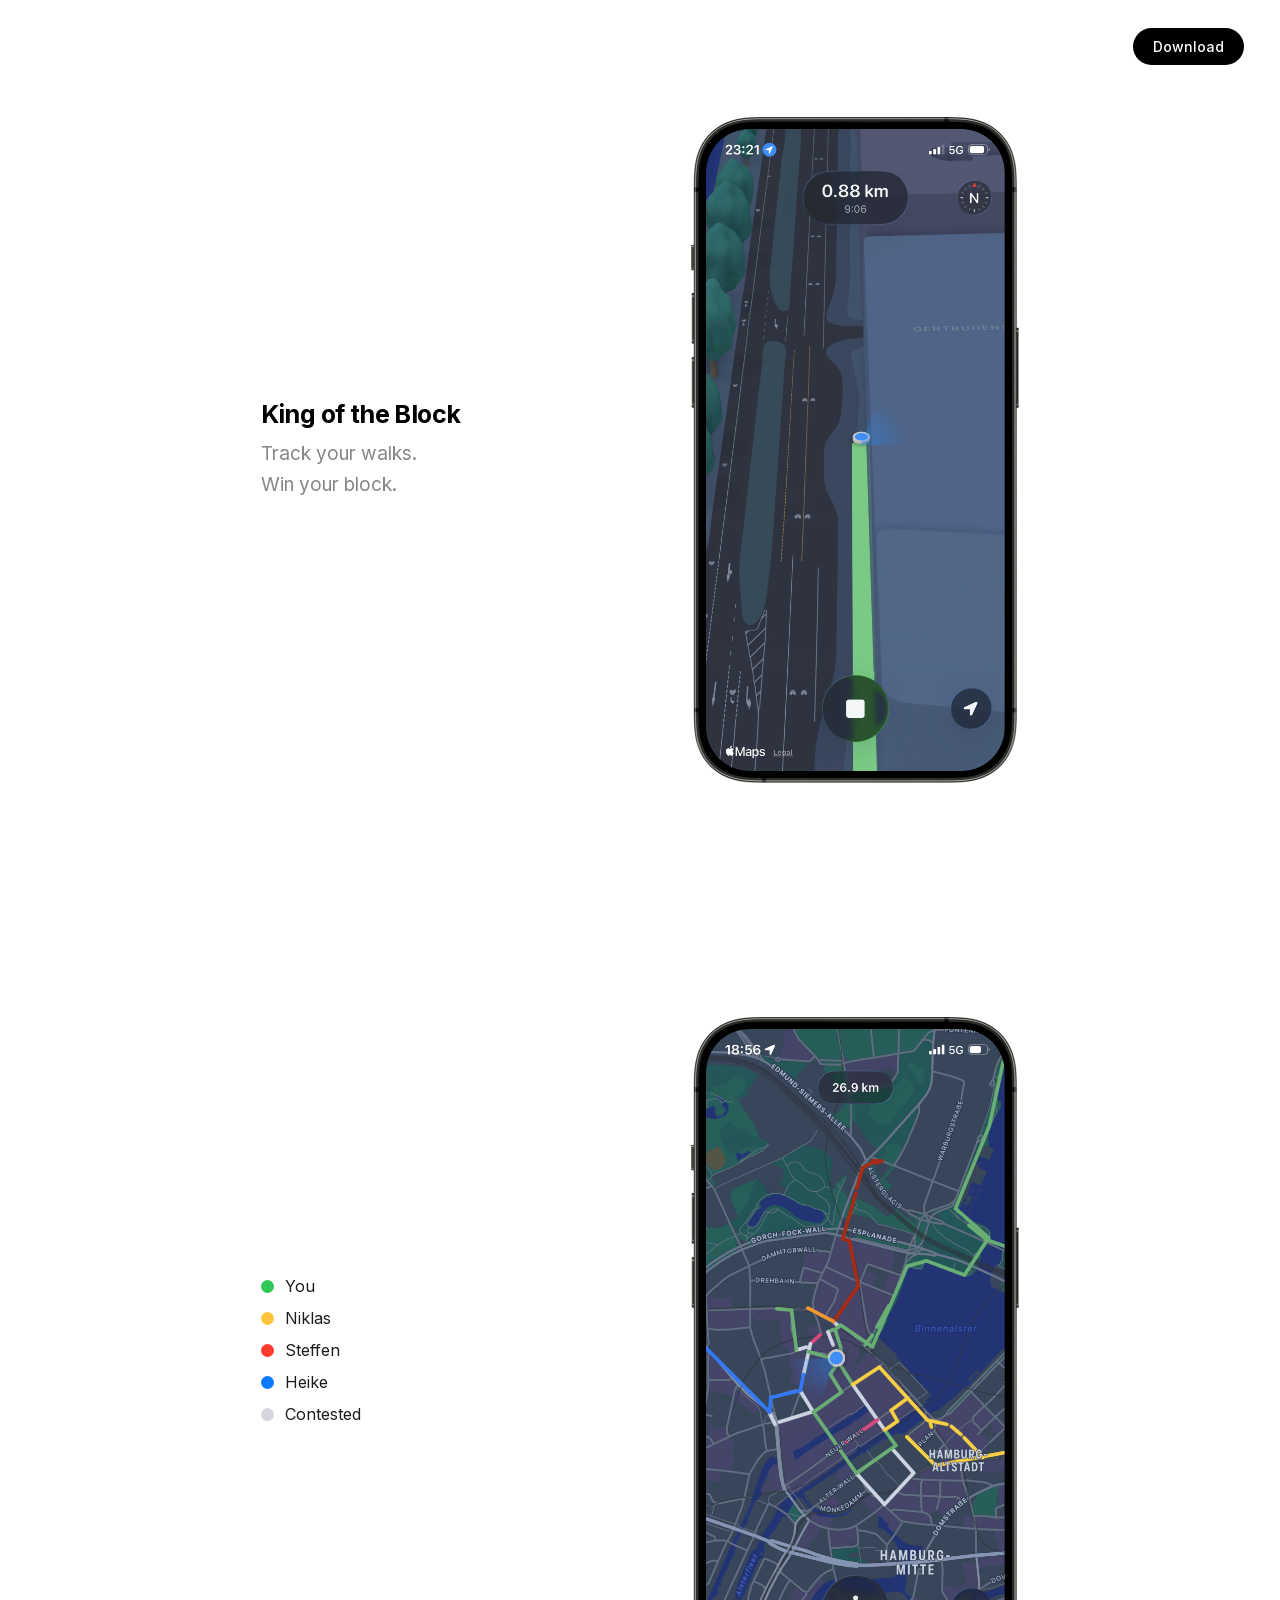
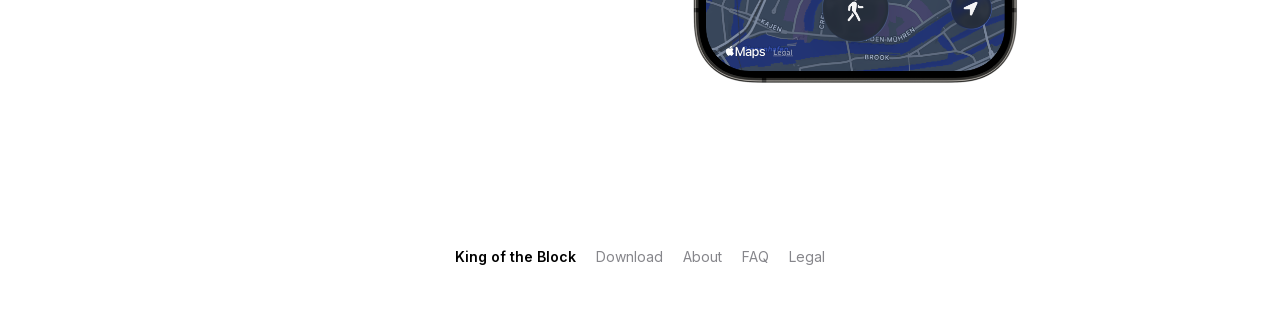
==== index.html @ fa3a20ff "Corner Download pill: drop the shadow entirely — flat black capsule Co-Authored-By: Claude Opus 4.8 " ====
<!doctype html>
<html lang="en">
<head>
  <meta charset="utf-8">
  <meta name="viewport" content="width=device-width, initial-scale=1">
  <title>King of the Block — Track your walks. Win your block.</title>
  <meta name="description" content="Every street you walk becomes yours — until a friend takes it. A walking turf war, built in Hamburg.">

  <meta property="og:title" content="King of the Block">
  <meta property="og:description" content="Track your walks. Win your block.">
  <meta property="og:type" content="website">
  <meta property="og:url" content="https://kingoftheblock.app/">
  <meta property="og:image" content="https://kingoftheblock.app/assets/og-image.png">
  <meta property="og:image:width" content="1200">
  <meta property="og:image:height" content="630">
  <meta property="og:image:alt" content="King of the Block app icon">
  <meta name="twitter:card" content="summary_large_image">

  <!-- Load the hero mockup early so the fade-in never runs on an empty frame -->
  <link rel="preload" as="image" href="assets/phone-walk.png?v=2">

  <link rel="icon" type="image/png" href="assets/favicon.png">
  <link rel="apple-touch-icon" href="assets/apple-touch-icon.png">

  <link rel="stylesheet" href="styles.css?v=16">
</head>
<body>

  <!-- TestFlight beta — swap to the App Store URL at launch -->
  <a class="pill pill--corner" href="https://testflight.apple.com/join/t5Cu98mt">Download</a>

  <!-- Section 1: track -->
  <section class="section section--hero">
    <div class="hero-copy side">
      <img class="app-icon" src="assets/app-icon.png" alt="King of the Block app icon">
      <h1>King of the Block</h1>
      <p>Track your walks.<br>Win your block.</p>
      <!-- TestFlight beta — swap to the App Store URL at launch (mobile-only button) -->
      <a class="pill pill--hero" href="https://testflight.apple.com/join/t5Cu98mt">Download</a>
    </div>
    <img class="phone" src="assets/phone-walk.png?v=2"
         alt="iPhone showing a live walk being tracked — the walked street is painted green on a dark map">
  </section>

  <!-- Section 2: compete -->
  <section class="section">
    <div class="legend side" aria-label="Map legend">
      <div class="legend-row"><span class="dot dot--you"></span>You</div>
      <div class="legend-row"><span class="dot dot--niklas"></span>Niklas</div>
      <div class="legend-row"><span class="dot dot--steffen"></span>Steffen</div>
      <div class="legend-row"><span class="dot dot--heike"></span>Heike</div>
      <div class="legend-row"><span class="dot dot--contested"></span>Contested</div>
    </div>
    <img class="phone" src="assets/phone-turf.png?v=2"
         alt="iPhone showing a map of Hamburg where streets are claimed in different colors by four friends">
  </section>

  <footer>
    <span class="brand">King of the Block</span>
    <!-- TestFlight beta — swap to the App Store URL at launch -->
    <a href="https://testflight.apple.com/join/t5Cu98mt">Download</a>
    <a href="about.html">About</a>
    <a href="faq.html">FAQ</a>
    <a href="legal.html">Legal</a>
  </footer>

</body>
</html>
---- styles.css ----
/* King of the Block — landing page
   Inter, Apple-minimal, matches Figma mockups (Web.png / Mobile.png) */

/* Self-hosted Inter (variable, 100–900) — no third-party font CDN (GDPR) */
@font-face {
  font-family: "Inter";
  font-style: normal;
  font-weight: 100 900;
  font-display: swap;
  src: url("assets/fonts/inter-var.woff2") format("woff2");
}

:root {
  --black: #000;
  --ink: #1d1d1f;
  --grey: #86868b;
  --body: #424245;
  --hairline: #e8e8ed;
  /* legend colors — match the in-app route palette */
  --c-you: #30c758;
  --c-niklas: #ffc53d;
  --c-steffen: #ff3b30;
  --c-heike: #0a7aff;
  --c-contested: #d6d6de;
}

* { box-sizing: border-box; }

html, body {
  margin: 0;
  padding: 0;
  background: #fff;
  color: var(--ink);
  font-family: "Inter", -apple-system, BlinkMacSystemFont, "Segoe UI", sans-serif;
  -webkit-font-smoothing: antialiased;
  text-rendering: optimizeLegibility;
}

/* Scroll snap: each flick lands one full section; the footer is a final
   end-aligned stop, so the last snap is a small nudge that reveals it. */
html {
  scroll-snap-type: y mandatory;
  scroll-behavior: smooth;
}

a { color: inherit; text-decoration: none; }

/* ---------- Buttons ---------- */

.pill {
  display: inline-block;
  background: var(--black);
  color: #fff;
  border-radius: 980px;
  font-weight: 500;
  white-space: nowrap;
}

.pill--corner {
  position: fixed; /* sticky in the corner while scrolling */
  top: 28px;
  right: 36px;
  z-index: 10;
  font-size: 14px;
  padding: 10px 20px;
}

.pill--hero {
  display: none; /* mobile only — desktop uses the corner pill */
  font-size: 16px;
  font-weight: 600;
  padding: 14px 26px;
  margin-top: 28px;
}

/* ---------- Hero / sections ---------- */

.section {
  min-height: 100vh;
  display: flex;
  align-items: center;
  justify-content: center;
  gap: 150px;
  padding: 48px 24px;
  scroll-snap-align: start;
  scroll-snap-stop: always; /* a fast flick can't skip a section */
}

.phone {
  display: block;
  height: min(74vh, 700px);
  width: auto;
}
/* Both side columns share one fixed width so the phones in section 1 and
   section 2 land at exactly the same horizontal position. */
.side { width: 280px; flex: none; }

.app-icon {
  width: 88px;
  height: 88px;
  border-radius: 20px;
  display: none; /* mobile only */
}

.hero-copy h1 {
  font-size: 25px;
  font-weight: 700;
  letter-spacing: -0.6px;
  margin: 0 0 10px;
  color: var(--black);
}

.hero-copy p {
  font-size: 19px;
  line-height: 1.62;
  color: var(--grey);
  margin: 0;
}

/* ---------- Legend ---------- */

.legend {
  display: flex;
  flex-direction: column;
  gap: 12px;
}

.legend-row {
  display: flex;
  align-items: center;
  gap: 11px;
  font-size: 16px;
  color: var(--ink);
}

.dot {
  width: 13px;
  height: 13px;
  border-radius: 50%;
  flex: none;
}

.dot--you       { background: var(--c-you); }
.dot--niklas    { background: var(--c-niklas); }
.dot--steffen   { background: var(--c-steffen); }
.dot--heike     { background: var(--c-heike); }
.dot--contested { background: var(--c-contested); }

/* ---------- Footer ---------- */

footer {
  display: flex;
  align-items: center;
  justify-content: center;
  gap: 20px;
  padding: 48px 24px 44px;
  font-size: 14px;
  scroll-snap-align: end; /* final stop: nudges down just enough to reveal it */
}

footer .brand { font-weight: 600; color: var(--black); }
footer a { color: var(--grey); }
footer a:hover { color: var(--ink); }

/* ---------- Subpages (About / FAQ / Legal) ---------- */

.page {
  max-width: 560px;
  margin: 0 auto;
  padding: 48px 24px 80px;
}

.page .back {
  display: inline-block;
  font-size: 14px;
  font-weight: 600;
  color: var(--black);
  margin-bottom: 56px;
}

.page h1 {
  font-size: 31px;
  font-weight: 700;
  letter-spacing: -0.6px;
  margin: 0 0 28px;
  color: var(--black);
}

.page h2 {
  font-size: 18px;
  font-weight: 600;
  margin: 36px 0 8px;
  color: var(--black);
}

.page p, .page li {
  font-size: 16px;
  line-height: 1.65;
  color: var(--body);
  margin: 0 0 14px;
}

/* Tighter run-on lines (e.g. the contact email directly above the X link) */
.page p.tight { margin-bottom: 5px; }

/* A touch more air under a heading (e.g. About's Contact heading) */
.page h2.spaced { margin-bottom: 13px; }

.page .todo {
  background: #fff8e1;
  border: 1px solid #f0e0a0;
  border-radius: 10px;
  padding: 12px 16px;
  font-size: 14.5px;
  color: #6d5900;
}

/* ---------- Mobile ---------- */

@media (max-width: 760px) {
  .pill--corner { display: none; }

  /* No scroll snap on mobile — natural scrolling only (snap is desktop-only). */
  html { scroll-snap-type: none; }

  .section {
    flex-direction: column;
    gap: 0;
    min-height: 0;
    padding: 0 24px;
  }

  .section--hero { padding-top: 76px; }

  .side { width: auto; }

  .app-icon { display: block; margin: 0 auto; width: 88px; height: 88px; border-radius: 20px; }

  .hero-copy {
    text-align: center;
    max-width: none;
  }

  .hero-copy h1 {
    font-size: 31px;
    margin: 30px 0 10px;
  }

  .hero-copy p { font-size: 20px; }

  .pill--hero { display: inline-block; }

  .phone {
    height: auto;
    width: min(80vw, 330px);
    margin: 64px 0;
  }

  /* Narrower than the phone, so the centered block sits left-of-center —
     a clean aligned column without hugging the phone's edge. */
  .legend {
    width: min(55vw, 230px);
    align-items: flex-start;
    margin: 4px 0 8px;
  }
  .legend-row { font-size: 17px; }

  footer { gap: 24px; padding: 40px 24px 36px; }
  footer .brand { display: none; }
}
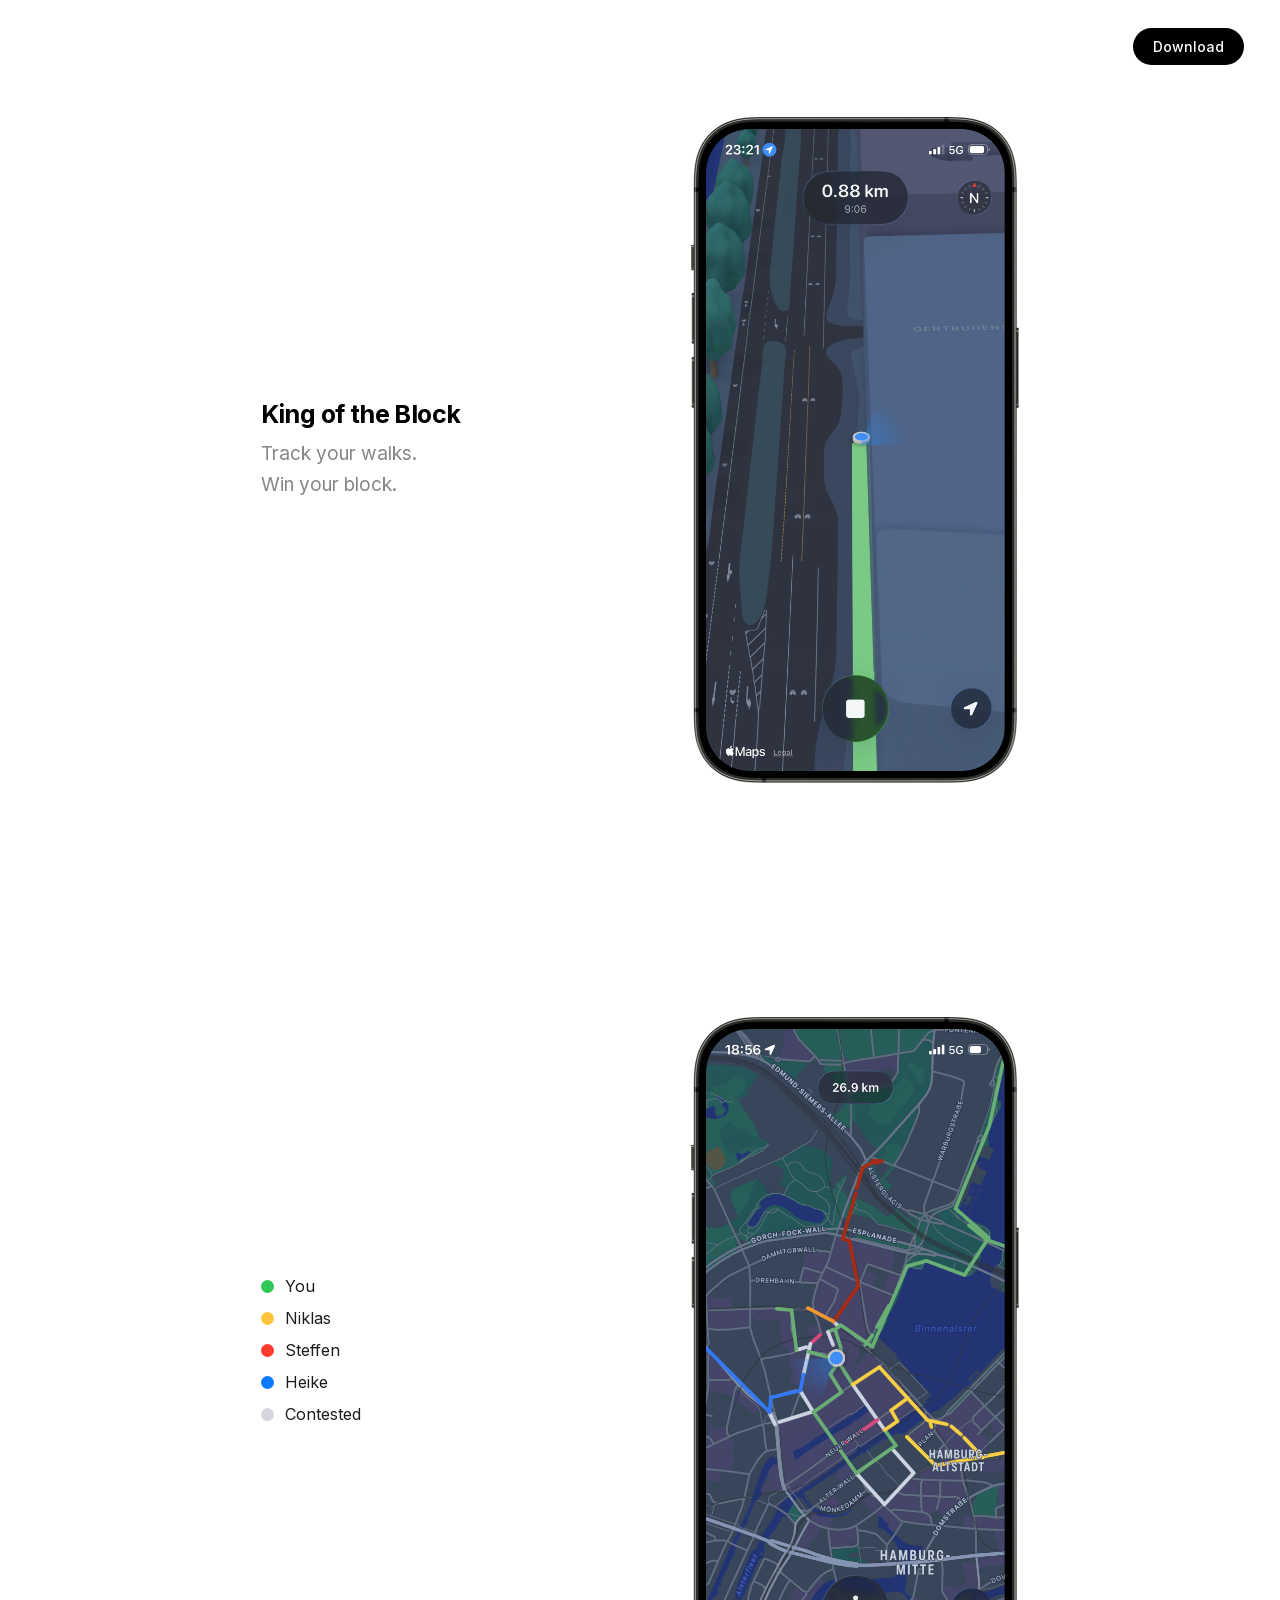
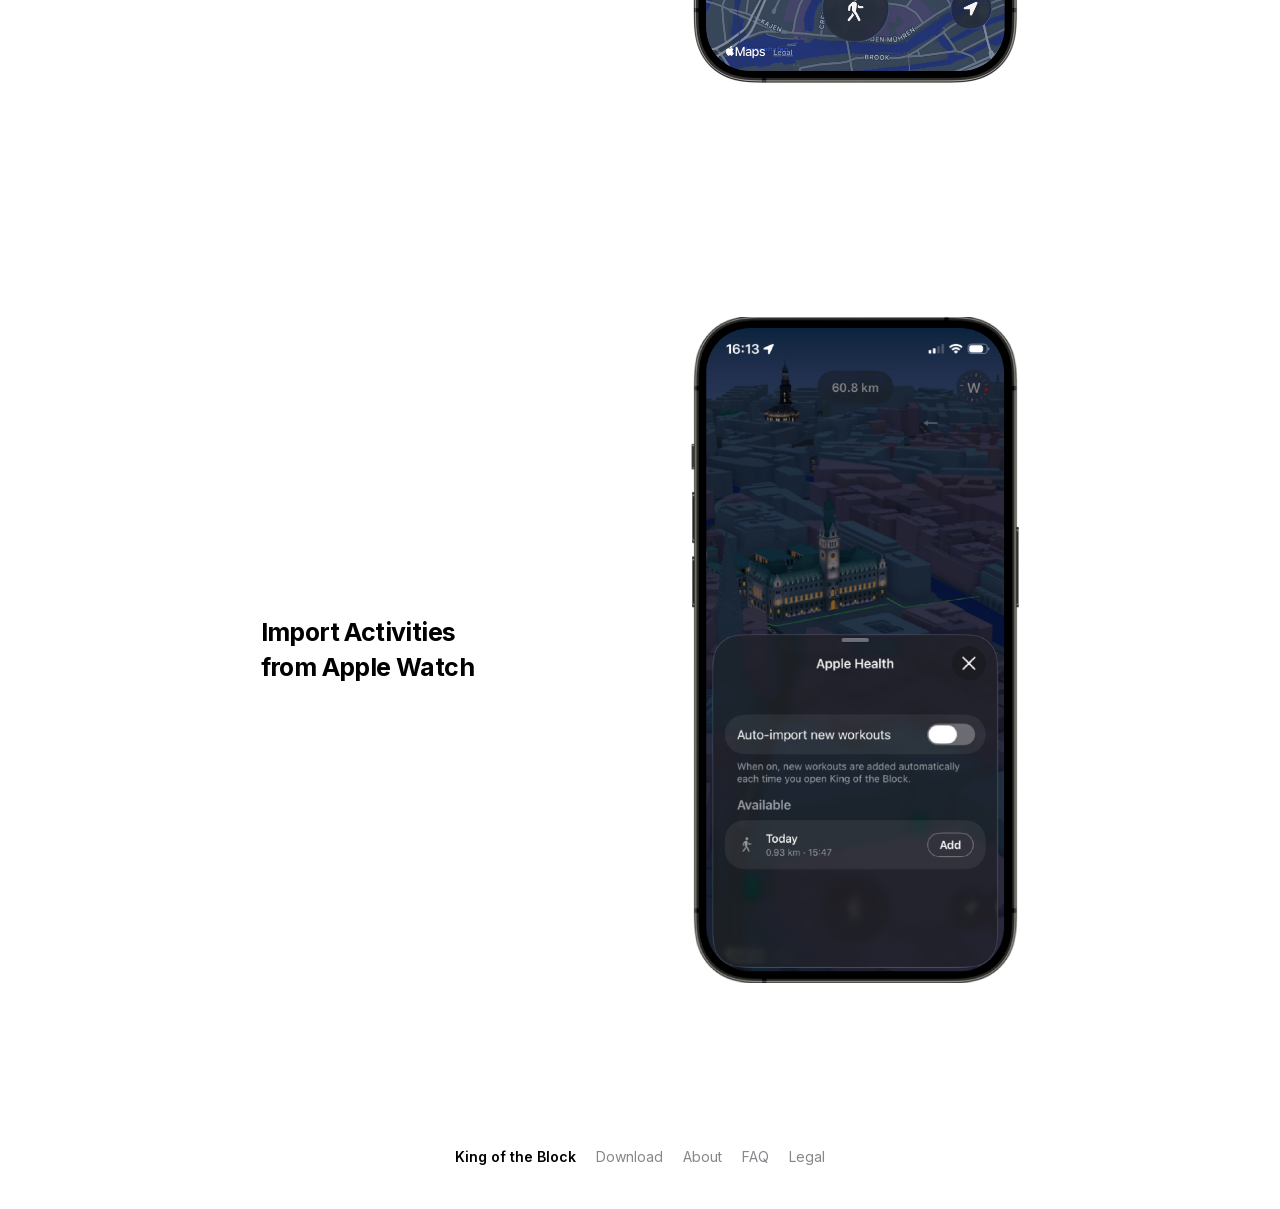
==== commit 1308fe19: "Third section: Apple Watch / Health import (full-res phone, aligned column) Phone extracted at full " ====
--- a/index.html
+++ b/index.html
@@ -22,7 +22,7 @@
   <link rel="icon" type="image/png" href="assets/favicon.png">
   <link rel="apple-touch-icon" href="assets/apple-touch-icon.png">
 
-  <link rel="stylesheet" href="styles.css?v=16">
+  <link rel="stylesheet" href="styles.css?v=17">
 </head>
 <body>
 
@@ -55,6 +55,15 @@
          alt="iPhone showing a map of Hamburg where streets are claimed in different colors by four friends">
   </section>
 
+  <!-- Section 3: import -->
+  <section class="section">
+    <div class="import-copy side">
+      <h2>Import Activities<br>from Apple Watch</h2>
+    </div>
+    <img class="phone" src="assets/phone-import.png"
+         alt="iPhone showing the Apple Health import sheet — workouts recorded with Apple Watch can be added to the map">
+  </section>
+
   <footer>
     <span class="brand">King of the Block</span>
     <!-- TestFlight beta — swap to the App Store URL at launch -->
--- a/styles.css
+++ b/styles.css
@@ -117,6 +117,17 @@
   margin: 0;
 }
 
+/* ---------- Import section ---------- */
+
+.import-copy h2 {
+  font-size: 25px;
+  font-weight: 700;
+  letter-spacing: -0.6px;
+  line-height: 1.4;
+  margin: 0;
+  color: var(--black);
+}
+
 /* ---------- Legend ---------- */
 
 .legend {
@@ -263,6 +274,9 @@
     align-items: flex-start;
     margin: 4px 0 8px;
   }
+
+  .import-copy { text-align: center; margin-top: 8px; }
+  .import-copy h2 { font-size: 26px; }
   .legend-row { font-size: 17px; }
 
   footer { gap: 24px; padding: 40px 24px 36px; }
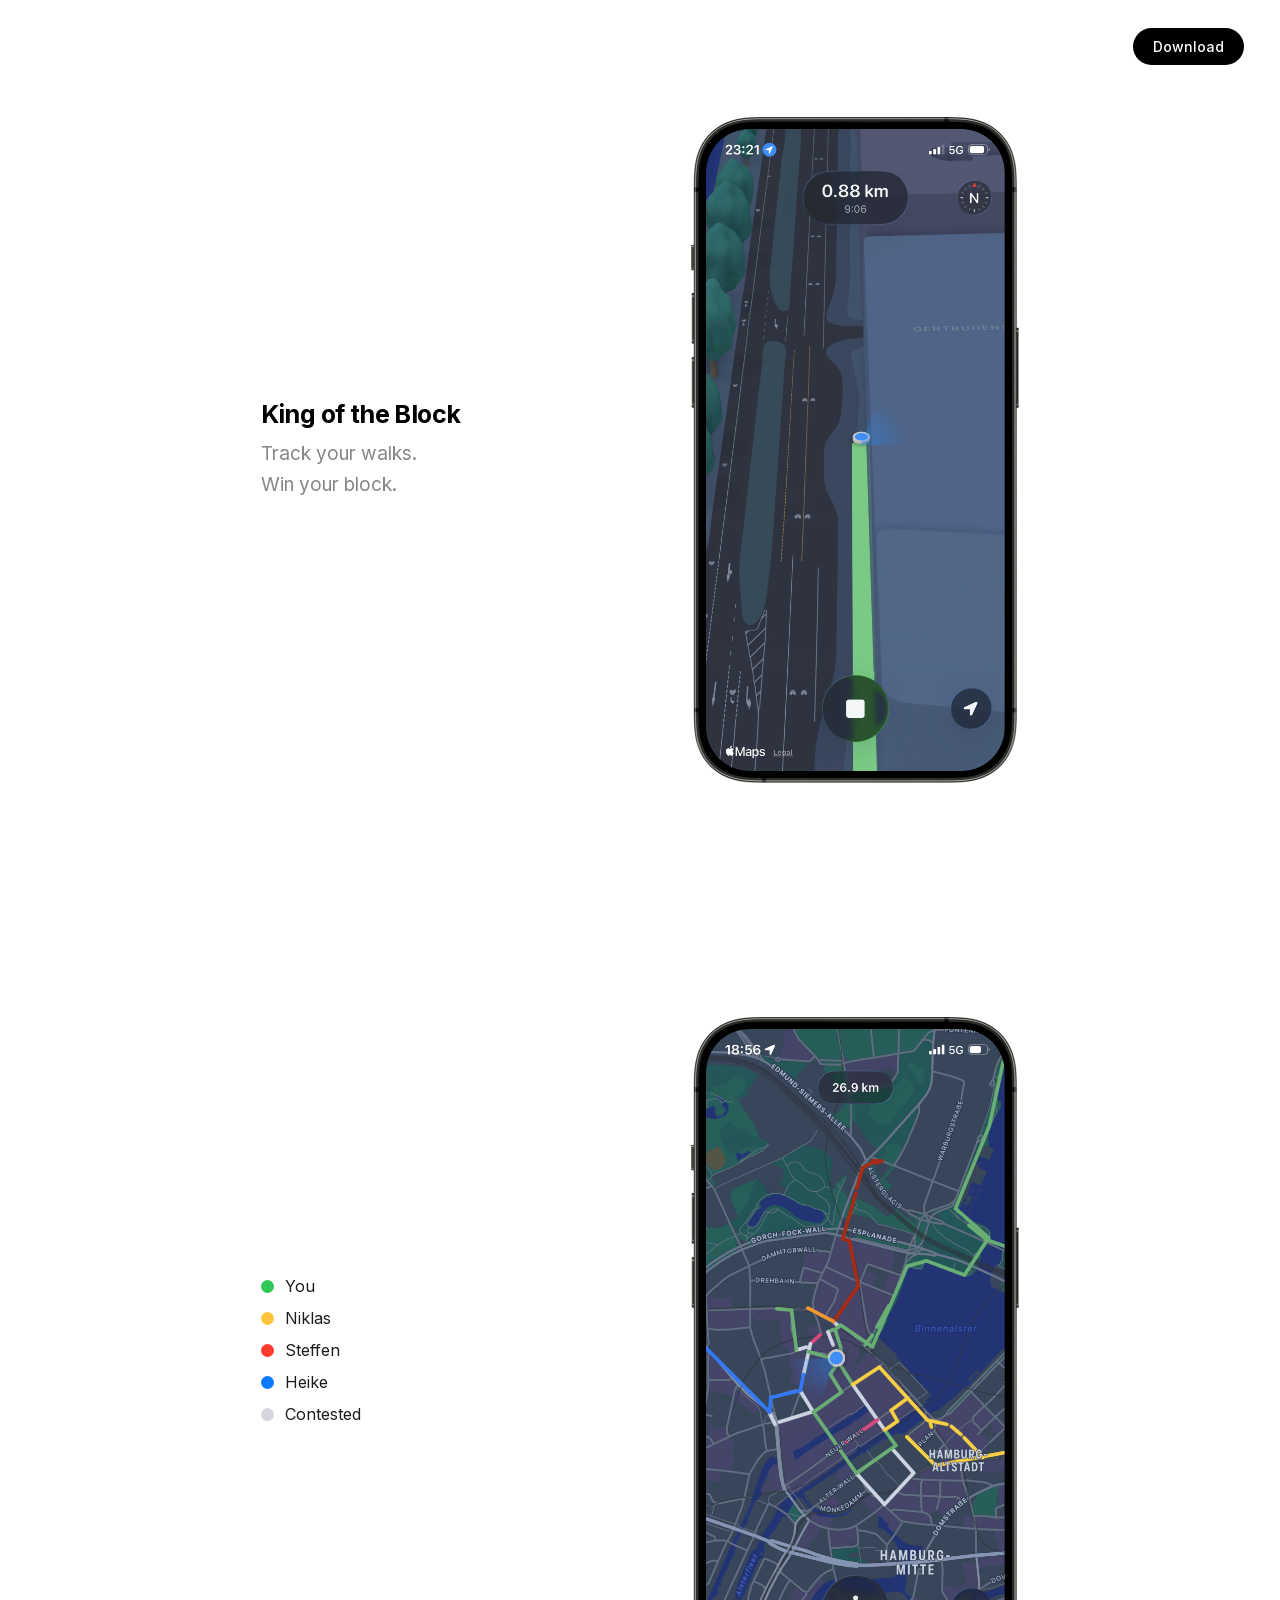
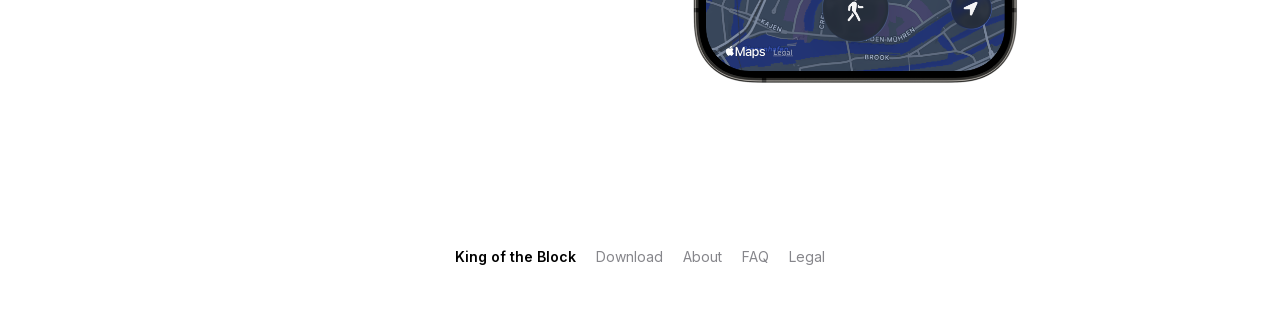
==== commit 737e856b: "Remove the import section for now (will return later) Co-Authored-By: Claude Opus 4.8 <noreply@anthr" ====
--- a/index.html
+++ b/index.html
@@ -22,7 +22,7 @@
   <link rel="icon" type="image/png" href="assets/favicon.png">
   <link rel="apple-touch-icon" href="assets/apple-touch-icon.png">
 
-  <link rel="stylesheet" href="styles.css?v=17">
+  <link rel="stylesheet" href="styles.css?v=18">
 </head>
 <body>
 
@@ -55,15 +55,6 @@
          alt="iPhone showing a map of Hamburg where streets are claimed in different colors by four friends">
   </section>
 
-  <!-- Section 3: import -->
-  <section class="section">
-    <div class="import-copy side">
-      <h2>Import Activities<br>from Apple Watch</h2>
-    </div>
-    <img class="phone" src="assets/phone-import.png"
-         alt="iPhone showing the Apple Health import sheet — workouts recorded with Apple Watch can be added to the map">
-  </section>
-
   <footer>
     <span class="brand">King of the Block</span>
     <!-- TestFlight beta — swap to the App Store URL at launch -->
--- a/styles.css
+++ b/styles.css
@@ -117,17 +117,6 @@
   margin: 0;
 }
 
-/* ---------- Import section ---------- */
-
-.import-copy h2 {
-  font-size: 25px;
-  font-weight: 700;
-  letter-spacing: -0.6px;
-  line-height: 1.4;
-  margin: 0;
-  color: var(--black);
-}
-
 /* ---------- Legend ---------- */
 
 .legend {
@@ -274,9 +263,6 @@
     align-items: flex-start;
     margin: 4px 0 8px;
   }
-
-  .import-copy { text-align: center; margin-top: 8px; }
-  .import-copy h2 { font-size: 26px; }
   .legend-row { font-size: 17px; }
 
   footer { gap: 24px; padding: 40px 24px 36px; }
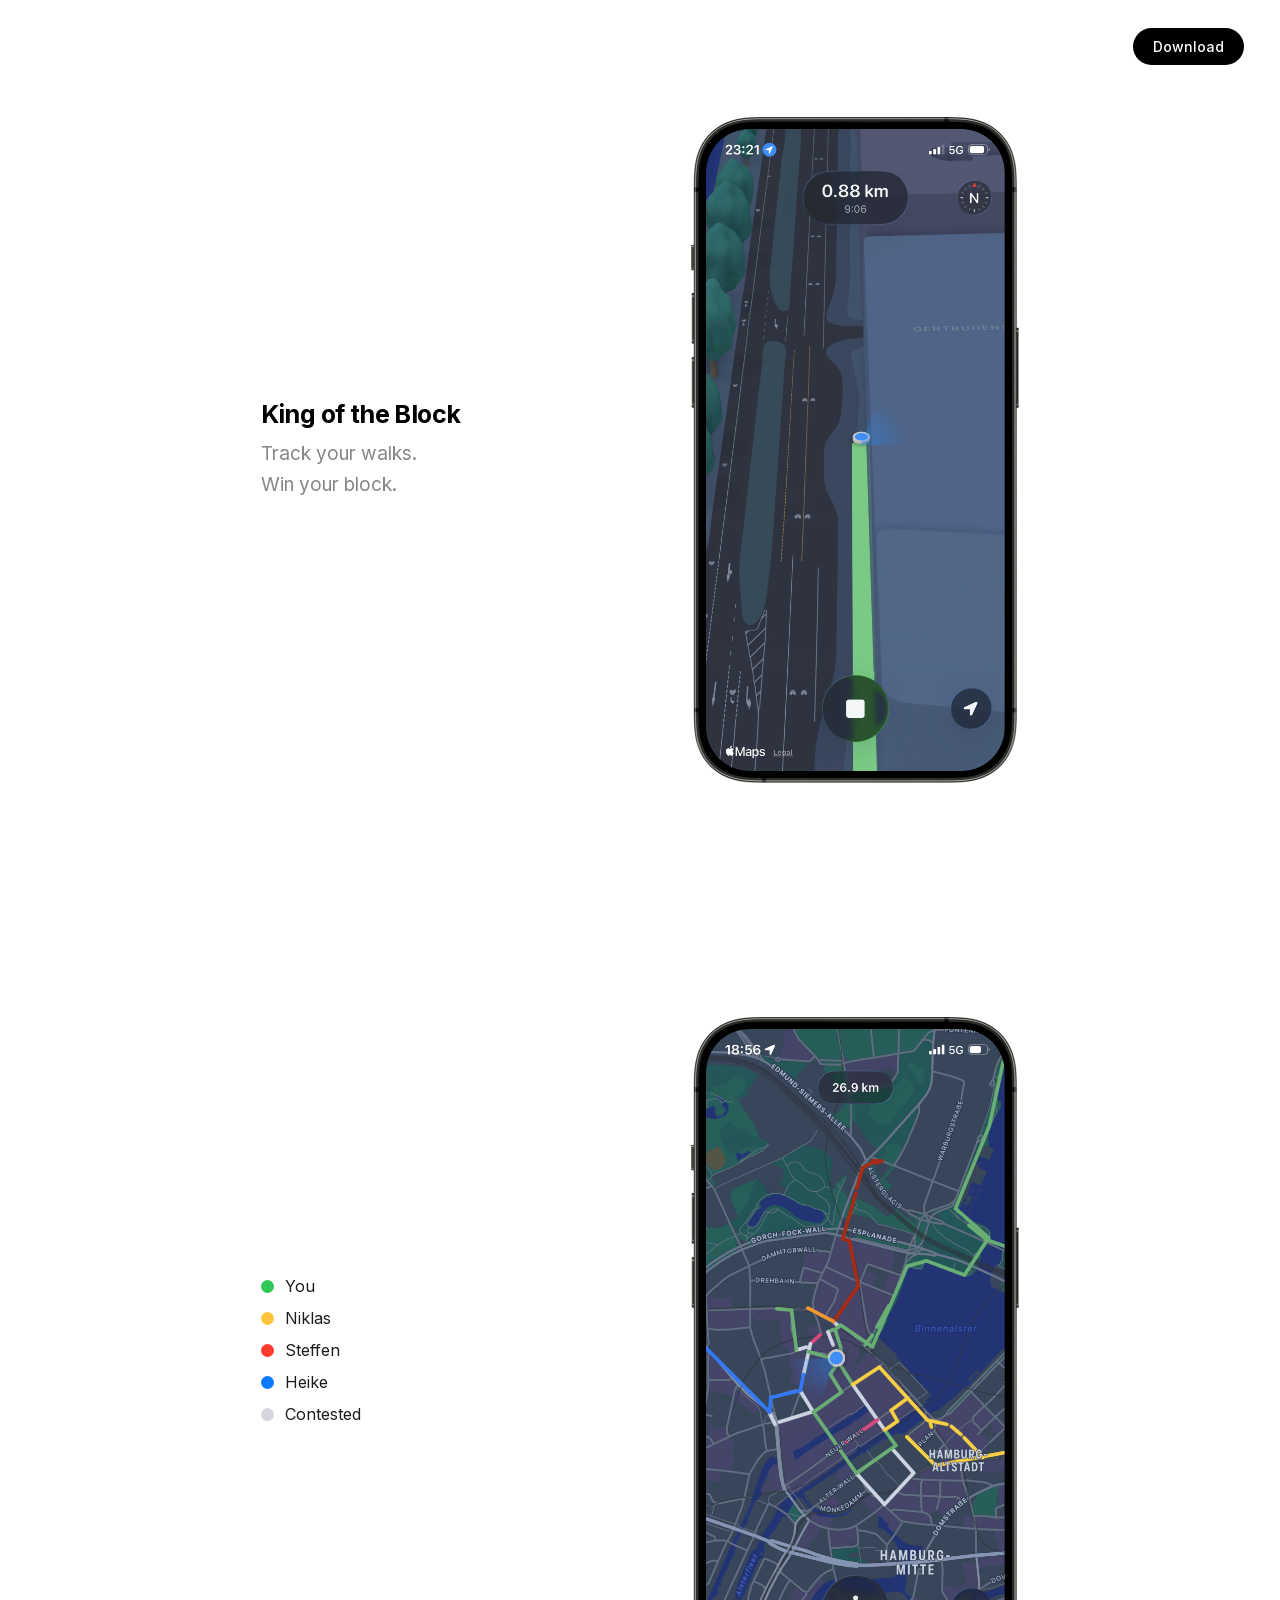
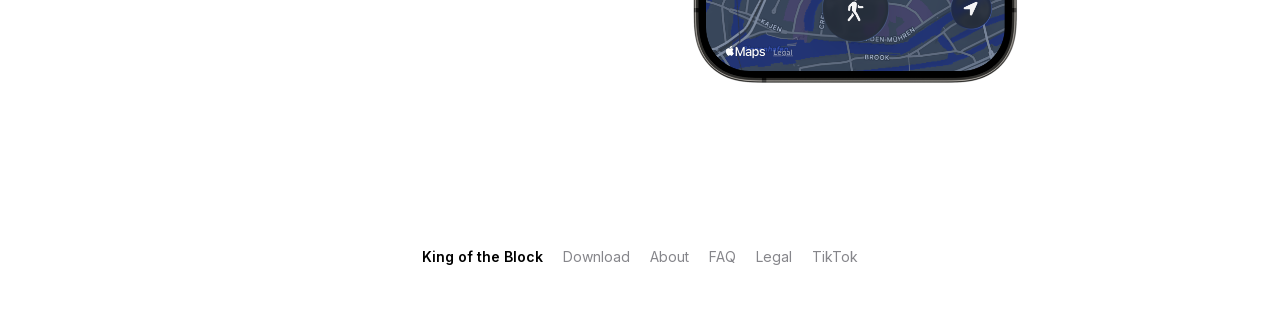
==== commit 33e85961: "Footer: link to the TikTok channel" ====
--- a/index.html
+++ b/index.html
@@ -26,8 +26,8 @@
 </head>
 <body>
 
-  <!-- TestFlight beta — swap to the App Store URL at launch -->
-  <a class="pill pill--corner" href="https://testflight.apple.com/join/t5Cu98mt">Download</a>
+  <!-- Live on the App Store -->
+  <a class="pill pill--corner" href="https://apps.apple.com/app/king-of-the-block/id6776066439">Download</a>
 
   <!-- Section 1: track -->
   <section class="section section--hero">
@@ -35,8 +35,8 @@
       <img class="app-icon" src="assets/app-icon.png" alt="King of the Block app icon">
       <h1>King of the Block</h1>
       <p>Track your walks.<br>Win your block.</p>
-      <!-- TestFlight beta — swap to the App Store URL at launch (mobile-only button) -->
-      <a class="pill pill--hero" href="https://testflight.apple.com/join/t5Cu98mt">Download</a>
+      <!-- Live on the App Store (mobile-only button) -->
+      <a class="pill pill--hero" href="https://apps.apple.com/app/king-of-the-block/id6776066439">Download</a>
     </div>
     <img class="phone" src="assets/phone-walk.png?v=2"
          alt="iPhone showing a live walk being tracked — the walked street is painted green on a dark map">
@@ -57,11 +57,12 @@
 
   <footer>
     <span class="brand">King of the Block</span>
-    <!-- TestFlight beta — swap to the App Store URL at launch -->
-    <a href="https://testflight.apple.com/join/t5Cu98mt">Download</a>
+    <!-- Live on the App Store -->
+    <a href="https://apps.apple.com/app/king-of-the-block/id6776066439">Download</a>
     <a href="about.html">About</a>
     <a href="faq.html">FAQ</a>
     <a href="legal.html">Legal</a>
+    <a href="https://www.tiktok.com/@king.of.the.block3" target="_blank" rel="noopener">TikTok</a>
   </footer>
 
 </body>
